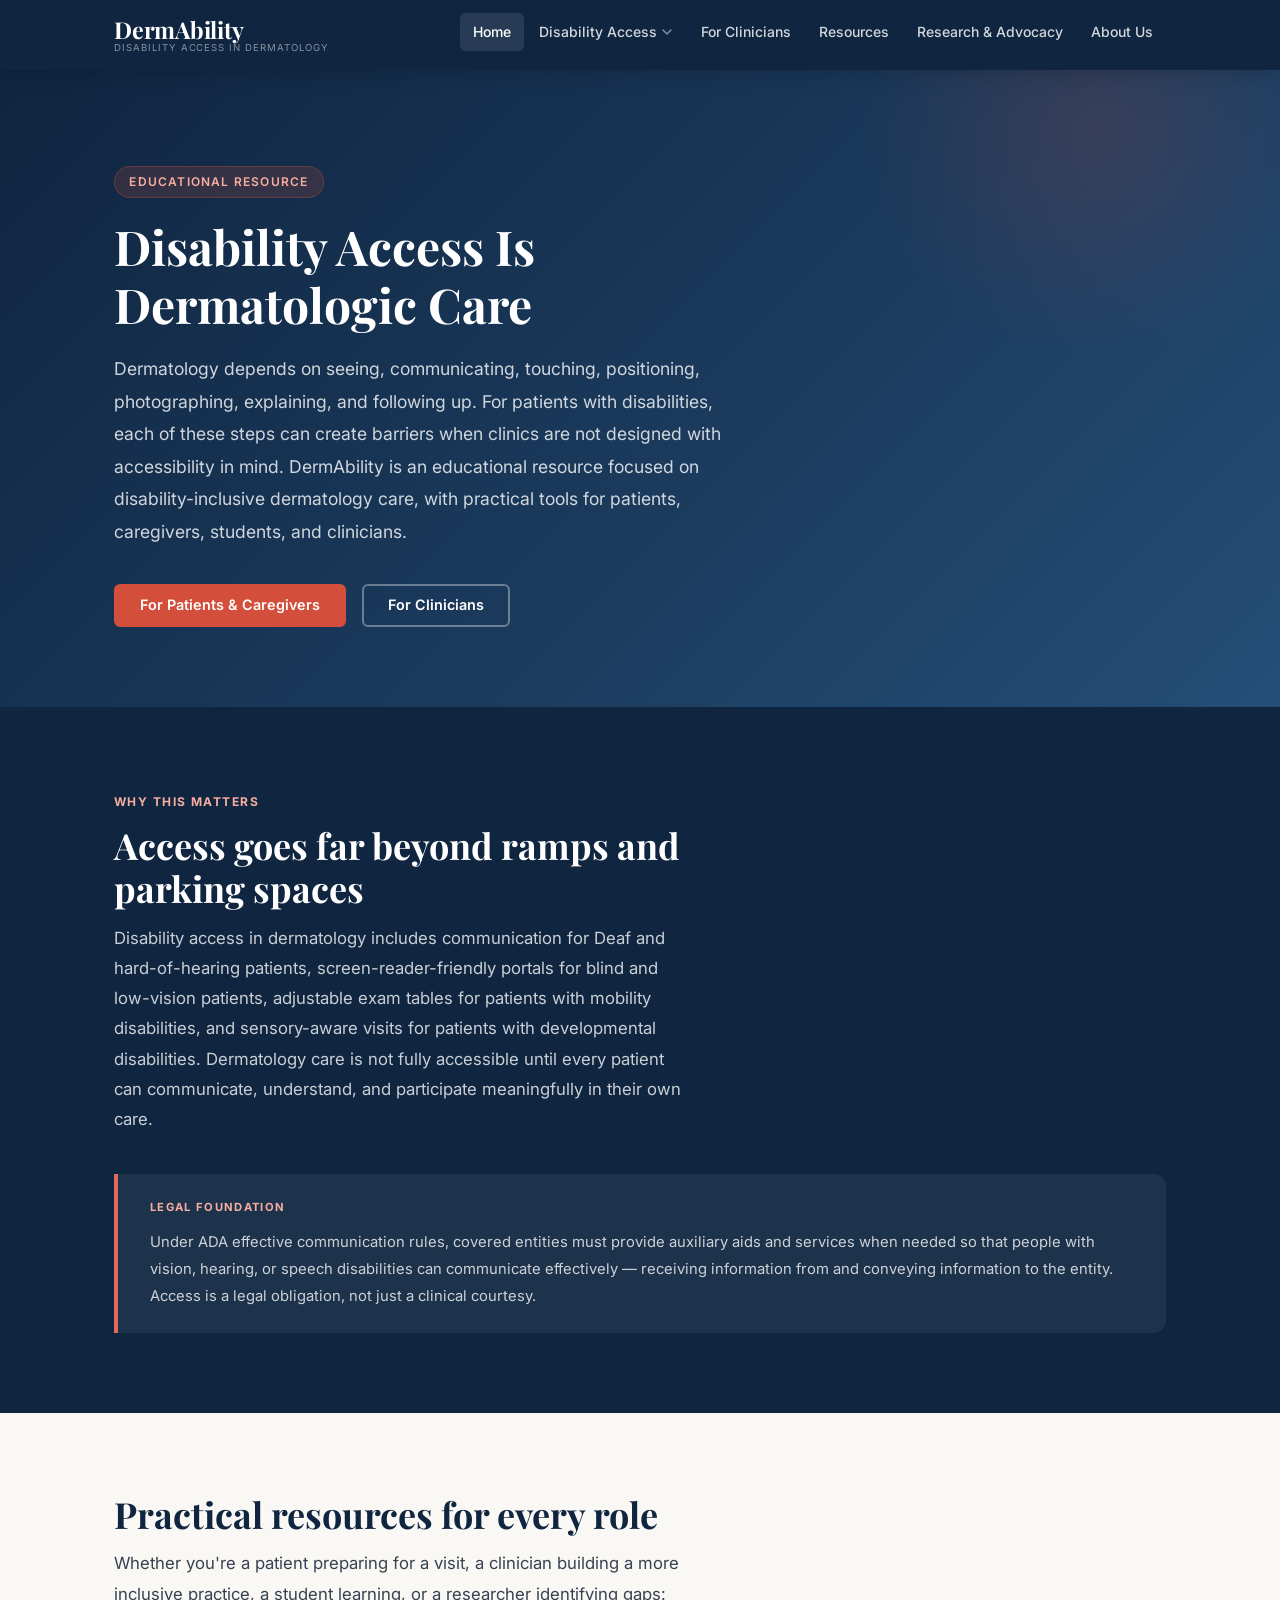
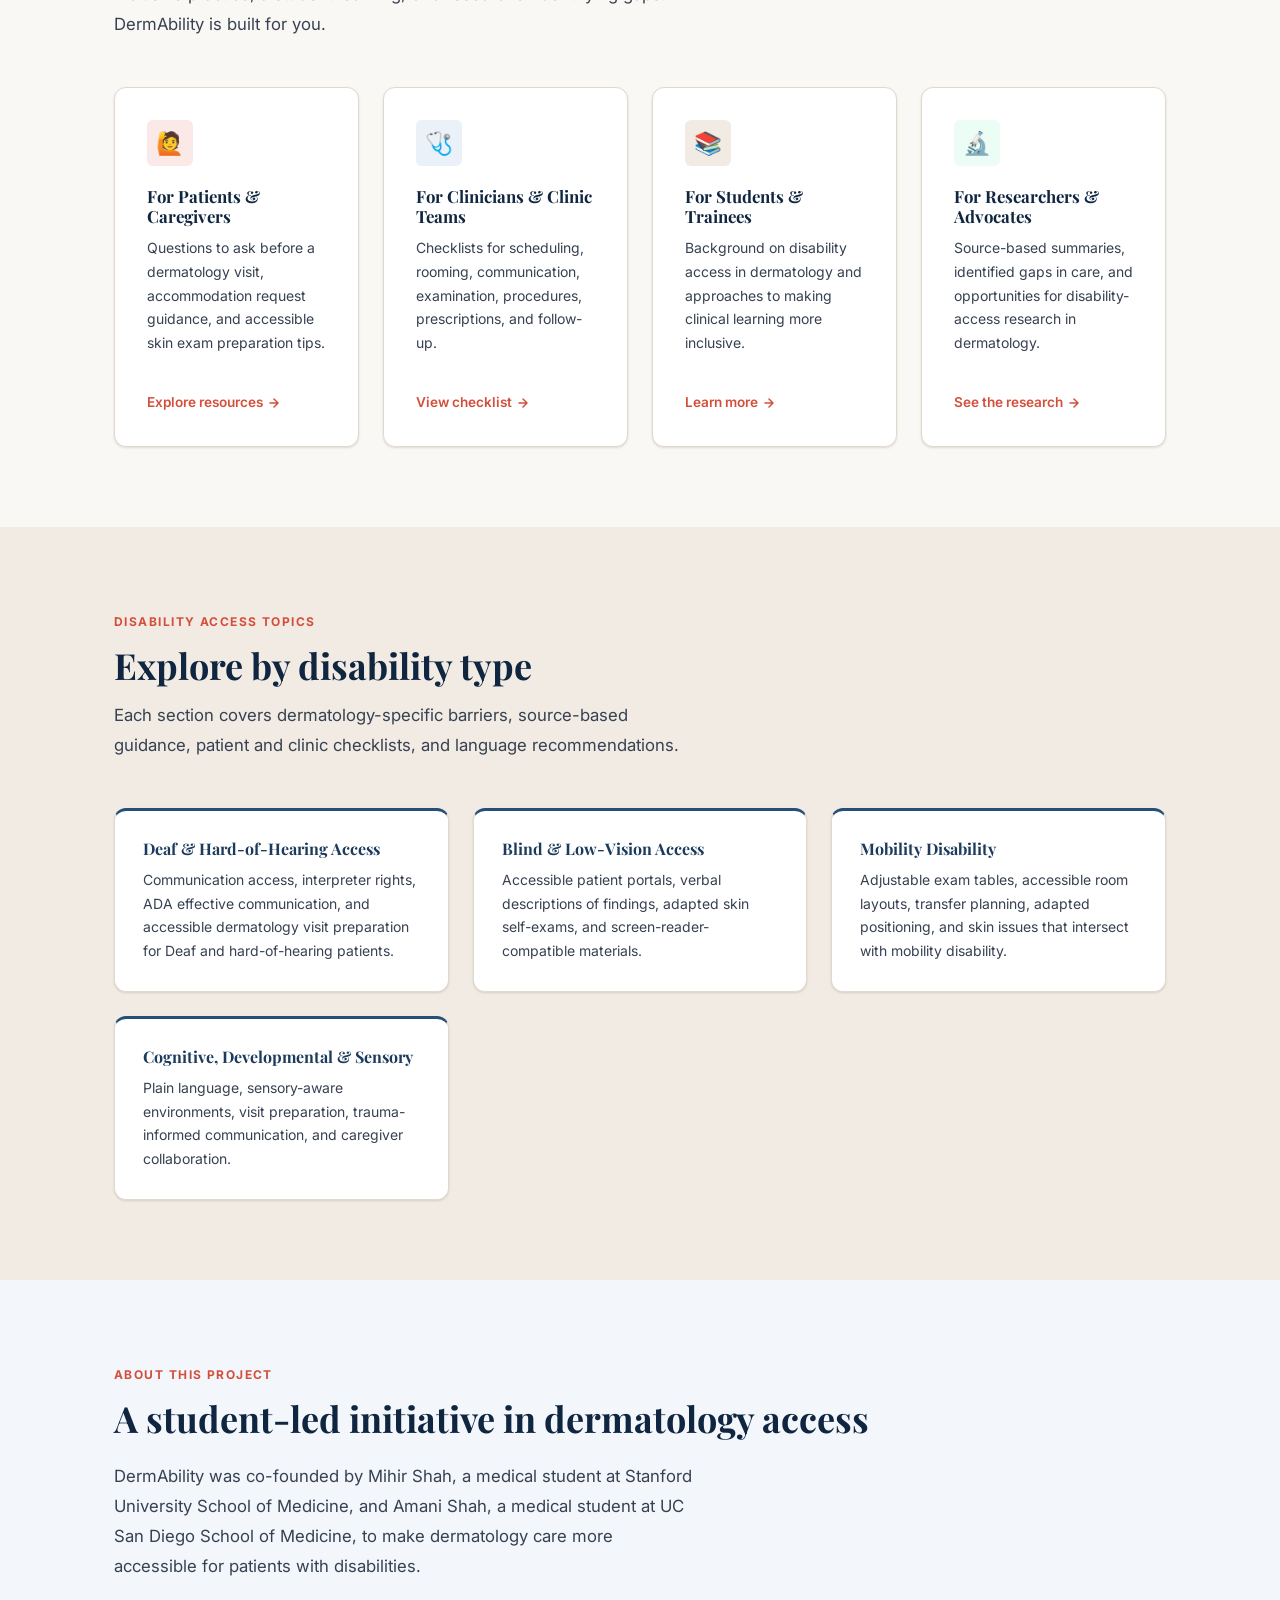
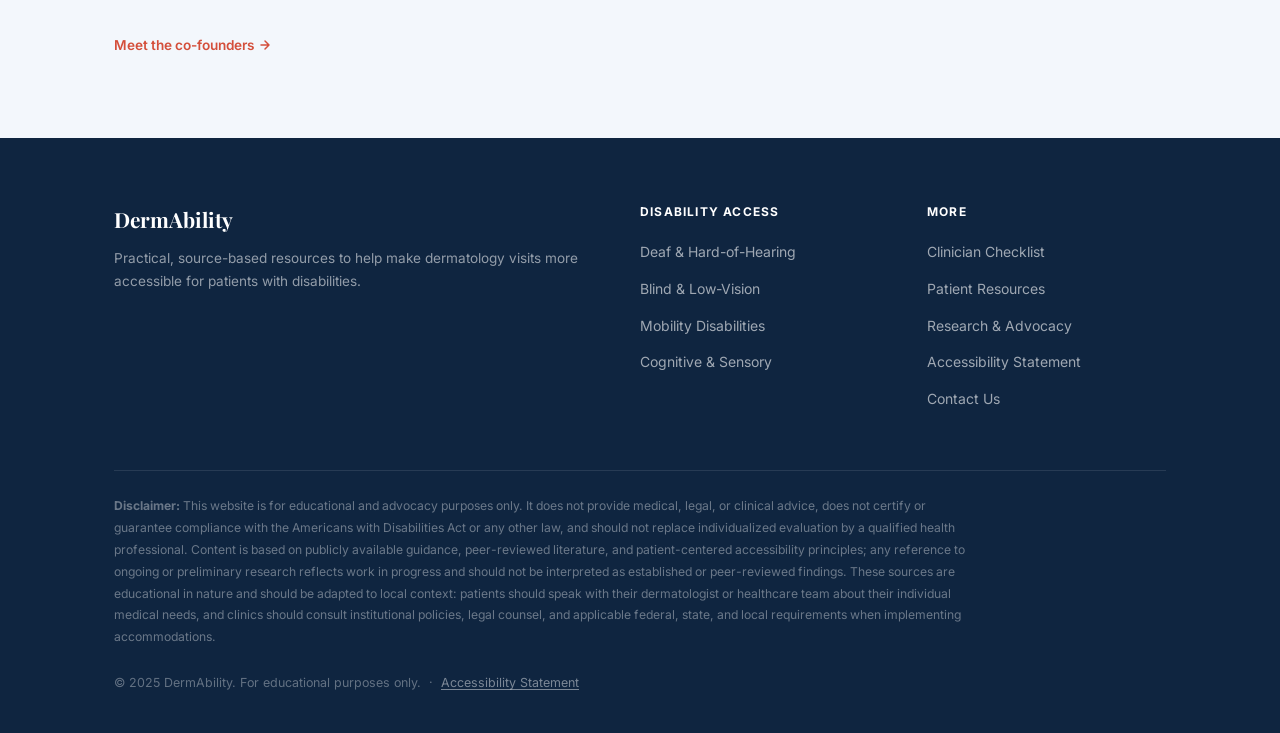
==== index.html @ 474cf372 "Add About Us page for co-founders and footer Contact Us link Adds a dedicated About Us page introduc" ====
<!DOCTYPE html>
<html lang="en">
<head>
  <meta charset="UTF-8">
  <meta name="viewport" content="width=device-width, initial-scale=1.0">
  <meta name="description" content="DermAbility is an educational resource focused on disability-inclusive dermatology care, with practical tools for patients, caregivers, students, and clinicians.">
  <title>DermAbility — Disability Access in Dermatology</title>
  <link rel="preconnect" href="https://fonts.googleapis.com">
  <link rel="preconnect" href="https://fonts.gstatic.com" crossorigin>
  <link href="https://fonts.googleapis.com/css2?family=Playfair+Display:wght@400;700&family=Inter:wght@400;500;600;700&display=swap" rel="stylesheet">
  <link rel="stylesheet" href="css/style.css">
</head>
<body>

<a href="#main" class="skip-link">Skip to main content</a>

<header class="site-header">
  <div class="container">
    <nav class="nav-inner" aria-label="Main navigation">
      <a href="index.html" class="nav-logo" aria-label="DermAbility home">
        <span class="nav-logo-main">DermAbility</span>
        <span class="nav-logo-sub">Disability Access in Dermatology</span>
      </a>
      <button class="nav-toggle" aria-expanded="false" aria-controls="nav-links" aria-label="Toggle navigation">&#9776;</button>
      <ul class="nav-links" id="nav-links" role="list">
        <li><a href="index.html" class="active">Home</a></li>
        <li class="nav-dropdown">
          <button class="nav-dropdown-btn" aria-haspopup="true" aria-expanded="false">
            Disability Access
            <svg class="chevron-icon" viewBox="0 0 12 12" fill="none" aria-hidden="true"><path d="M2 4l4 4 4-4" stroke="currentColor" stroke-width="1.5" stroke-linecap="round" stroke-linejoin="round"/></svg>
          </button>
          <ul class="nav-dropdown-menu" role="list">
            <li><a href="deaf-hoh.html">Deaf &amp; Hard-of-Hearing</a></li>
            <li><a href="blind-low-vision.html">Blind &amp; Low-Vision</a></li>
            <li><a href="mobility.html">Mobility Disabilities</a></li>
            <li><a href="cognitive-sensory.html">Cognitive &amp; Sensory</a></li>
          </ul>
        </li>
        <li><a href="clinician-checklist.html">For Clinicians</a></li>
        <li><a href="patient-resources.html">Resources</a></li>
        <li><a href="research-advocacy.html">Research &amp; Advocacy</a></li>
        <li><a href="about-us.html">About Us</a></li>
      </ul>
    </nav>
  </div>
</header>

<main id="main">

  <!-- HERO -->
  <section class="hero" aria-labelledby="hero-heading">
    <div class="container">
      <span class="hero-eyebrow">Educational Resource</span>
      <h1 id="hero-heading">Disability Access Is<br>Dermatologic Care</h1>
      <p class="hero-text">Dermatology depends on seeing, communicating, touching, positioning, photographing, explaining, and following up. For patients with disabilities, each of these steps can create barriers when clinics are not designed with accessibility in mind. DermAbility is an educational resource focused on disability-inclusive dermatology care, with practical tools for patients, caregivers, students, and clinicians.</p>
      <div class="hero-actions">
        <a href="patient-resources.html" class="btn btn-primary">For Patients &amp; Caregivers</a>
        <a href="clinician-checklist.html" class="btn btn-outline">For Clinicians</a>
      </div>
    </div>
  </section>

  <!-- WHY THIS MATTERS -->
  <section class="section bg-dark" aria-labelledby="why-heading">
    <div class="container">
      <span class="section-tag" style="color:#F7ADA0;">Why This Matters</span>
      <h2 id="why-heading" style="color:var(--white); max-width:600px;">Access goes far beyond ramps and parking spaces</h2>
      <p class="section-intro section-intro--white" style="margin-bottom:0;">Disability access in dermatology includes communication for Deaf and hard-of-hearing patients, screen-reader-friendly portals for blind and low-vision patients, adjustable exam tables for patients with mobility disabilities, and sensory-aware visits for patients with developmental disabilities. Dermatology care is not fully accessible until every patient can communicate, understand, and participate meaningfully in their own care.</p>
      <div class="callout" style="background:rgba(255,255,255,0.06); border-left-color:var(--coral-400); margin-top:2.5rem; margin-bottom:0;">
        <div class="callout-label" style="color:#F7ADA0;">Legal Foundation</div>
        <p style="color:rgba(255,255,255,0.78);">Under ADA effective communication rules, covered entities must provide auxiliary aids and services when needed so that people with vision, hearing, or speech disabilities can communicate effectively — receiving information from and conveying information to the entity. Access is a legal obligation, not just a clinical courtesy.</p>
      </div>
    </div>
  </section>

  <!-- WHAT THIS SITE OFFERS -->
  <section class="section" aria-labelledby="offers-heading">
    <div class="container">
      <h2 id="offers-heading">Practical resources for every role</h2>
      <p class="section-intro">Whether you're a patient preparing for a visit, a clinician building a more inclusive practice, a student learning, or a researcher identifying gaps: DermAbility is built for you.</p>
      <div class="cards-grid">
        <article class="card">
          <div class="card-icon card-icon--coral" aria-hidden="true">🙋</div>
          <h3>For Patients &amp; Caregivers</h3>
          <p>Questions to ask before a dermatology visit, accommodation request guidance, and accessible skin exam preparation tips.</p>
          <a href="patient-resources.html" class="card-link" aria-label="Resources for patients and caregivers">
            Explore resources
            <svg width="14" height="14" viewBox="0 0 14 14" fill="none" aria-hidden="true"><path d="M3 7h8M7 3l4 4-4 4" stroke="currentColor" stroke-width="1.5" stroke-linecap="round" stroke-linejoin="round"/></svg>
          </a>
        </article>
        <article class="card">
          <div class="card-icon card-icon--blue" aria-hidden="true">🩺</div>
          <h3>For Clinicians &amp; Clinic Teams</h3>
          <p>Checklists for scheduling, rooming, communication, examination, procedures, prescriptions, and follow-up.</p>
          <a href="clinician-checklist.html" class="card-link" aria-label="Resources for clinicians and clinic teams">
            View checklist
            <svg width="14" height="14" viewBox="0 0 14 14" fill="none" aria-hidden="true"><path d="M3 7h8M7 3l4 4-4 4" stroke="currentColor" stroke-width="1.5" stroke-linecap="round" stroke-linejoin="round"/></svg>
          </a>
        </article>
        <article class="card">
          <div class="card-icon card-icon--warm" aria-hidden="true">📚</div>
          <h3>For Students &amp; Trainees</h3>
          <p>Background on disability access in dermatology and approaches to making clinical learning more inclusive.</p>
          <a href="research-advocacy.html" class="card-link" aria-label="Resources for students and trainees">
            Learn more
            <svg width="14" height="14" viewBox="0 0 14 14" fill="none" aria-hidden="true"><path d="M3 7h8M7 3l4 4-4 4" stroke="currentColor" stroke-width="1.5" stroke-linecap="round" stroke-linejoin="round"/></svg>
          </a>
        </article>
        <article class="card">
          <div class="card-icon card-icon--green" aria-hidden="true">🔬</div>
          <h3>For Researchers &amp; Advocates</h3>
          <p>Source-based summaries, identified gaps in care, and opportunities for disability-access research in dermatology.</p>
          <a href="research-advocacy.html" class="card-link" aria-label="Resources for researchers and advocates">
            See the research
            <svg width="14" height="14" viewBox="0 0 14 14" fill="none" aria-hidden="true"><path d="M3 7h8M7 3l4 4-4 4" stroke="currentColor" stroke-width="1.5" stroke-linecap="round" stroke-linejoin="round"/></svg>
          </a>
        </article>
      </div>
    </div>
  </section>

  <!-- DISABILITY ACCESS TOPICS -->
  <section class="section bg-warm" aria-labelledby="topics-heading">
    <div class="container">
      <span class="section-tag">Disability Access Topics</span>
      <h2 id="topics-heading">Explore by disability type</h2>
      <p class="section-intro">Each section covers dermatology-specific barriers, source-based guidance, patient and clinic checklists, and language recommendations.</p>
      <div class="barriers-grid">
        <a href="deaf-hoh.html" class="barrier-card" style="text-decoration:none; cursor:pointer;">
          <h3>Deaf &amp; Hard-of-Hearing Access</h3>
          <p>Communication access, interpreter rights, ADA effective communication, and accessible dermatology visit preparation for Deaf and hard-of-hearing patients.</p>
        </a>
        <a href="blind-low-vision.html" class="barrier-card" style="text-decoration:none; cursor:pointer;">
          <h3>Blind &amp; Low-Vision Access</h3>
          <p>Accessible patient portals, verbal descriptions of findings, adapted skin self-exams, and screen-reader-compatible materials.</p>
        </a>
        <a href="mobility.html" class="barrier-card" style="text-decoration:none; cursor:pointer;">
          <h3>Mobility Disability</h3>
          <p>Adjustable exam tables, accessible room layouts, transfer planning, adapted positioning, and skin issues that intersect with mobility disability.</p>
        </a>
        <a href="cognitive-sensory.html" class="barrier-card" style="text-decoration:none; cursor:pointer;">
          <h3>Cognitive, Developmental &amp; Sensory</h3>
          <p>Plain language, sensory-aware environments, visit preparation, trauma-informed communication, and caregiver collaboration.</p>
        </a>
      </div>
    </div>
  </section>

  <!-- ABOUT -->
  <section class="section bg-blue-light" aria-labelledby="about-heading">
    <div class="container">
      <span class="section-tag">About This Project</span>
      <h2 id="about-heading" style="margin-bottom:1.25rem;">A student-led initiative in dermatology access</h2>
      <p class="section-intro" style="margin-bottom:2rem;">DermAbility was co-founded by Mihir Shah, a medical student at Stanford University School of Medicine, and Amani Shah, a medical student at UC San Diego School of Medicine, to make dermatology care more accessible for patients with disabilities.</p>
      <a href="about-us.html" class="card-link" aria-label="Learn more about the DermAbility co-founders">
        Meet the co-founders
        <svg width="14" height="14" viewBox="0 0 14 14" fill="none" aria-hidden="true"><path d="M3 7h8M7 3l4 4-4 4" stroke="currentColor" stroke-width="1.5" stroke-linecap="round" stroke-linejoin="round"/></svg>
      </a>
    </div>
  </section>

</main>

<footer class="site-footer" role="contentinfo">
  <div class="container">
    <div class="footer-grid">
      <div>
        <span class="footer-brand-name">DermAbility</span>
        <p class="footer-tagline">Practical, source-based resources to help make dermatology visits more accessible for patients with disabilities.</p>
      </div>
      <div>
        <span class="footer-heading">Disability Access</span>
        <ul class="footer-links">
          <li><a href="deaf-hoh.html">Deaf &amp; Hard-of-Hearing</a></li>
          <li><a href="blind-low-vision.html">Blind &amp; Low-Vision</a></li>
          <li><a href="mobility.html">Mobility Disabilities</a></li>
          <li><a href="cognitive-sensory.html">Cognitive &amp; Sensory</a></li>
        </ul>
      </div>
      <div>
        <span class="footer-heading">More</span>
        <ul class="footer-links">
          <li><a href="clinician-checklist.html">Clinician Checklist</a></li>
          <li><a href="patient-resources.html">Patient Resources</a></li>
          <li><a href="research-advocacy.html">Research &amp; Advocacy</a></li>
          <li><a href="accessibility.html">Accessibility Statement</a></li>
          <li><a href="mailto:mihir2@stanford.edu">Contact Us</a></li>
        </ul>
      </div>
    </div>
    <hr class="footer-divider">
    <p class="footer-disclaimer"><strong>Disclaimer:</strong> This website is for educational and advocacy purposes only. It does not provide medical, legal, or clinical advice, does not certify or guarantee compliance with the Americans with Disabilities Act or any other law, and should not replace individualized evaluation by a qualified health professional. Content is based on publicly available guidance, peer-reviewed literature, and patient-centered accessibility principles; any reference to ongoing or preliminary research reflects work in progress and should not be interpreted as established or peer-reviewed findings. These sources are educational in nature and should be adapted to local context: patients should speak with their dermatologist or healthcare team about their individual medical needs, and clinics should consult institutional policies, legal counsel, and applicable federal, state, and local requirements when implementing accommodations.</p>
    <p class="footer-copy">&copy; 2025 DermAbility. For educational purposes only. &nbsp;&middot;&nbsp; <a href="accessibility.html" style="color:rgba(255,255,255,0.45);">Accessibility Statement</a></p>
  </div>
</footer>

<script>
  // Mobile nav toggle
  const toggle = document.querySelector('.nav-toggle');
  const navLinks = document.getElementById('nav-links');
  toggle.addEventListener('click', () => {
    const open = navLinks.classList.toggle('is-open');
    toggle.setAttribute('aria-expanded', open);
  });
  // Mobile dropdown toggle
  document.querySelectorAll('.nav-dropdown-btn').forEach(btn => {
    btn.addEventListener('click', () => {
      const dropdown = btn.closest('.nav-dropdown');
      const open = dropdown.classList.toggle('is-open');
      btn.setAttribute('aria-expanded', open);
    });
  });
</script>

</body>
</html>
---- css/style.css ----
/* ===========================
   CUSTOM PROPERTIES
   =========================== */
:root {
  --off-white: #FAF8F4;
  --white: #FFFFFF;
  --warm-light: #F1EBE3;
  --border-light: #E2D9CE;
  --border: #CFC4B8;

  --text-dark: #111827;
  --text-medium: #374151;
  --text-light: #6B7280;

  --blue-900: #0F2540;
  --blue-800: #1B3A5C;
  --blue-700: #254F7A;
  --blue-600: #2D6497;
  --blue-100: #EBF1F8;
  --blue-50: #F3F7FC;

  --coral-600: #C84331;
  --coral-500: #D44F3B;
  --coral-400: #E06B5A;
  --coral-100: #FAE9E6;
  --coral-50: #FEF5F3;

  --green-100: #ECFDF5;
  --green-700: #047857;

  --font-serif: 'Playfair Display', Georgia, 'Times New Roman', serif;
  --font-sans: 'Inter', -apple-system, BlinkMacSystemFont, 'Segoe UI', sans-serif;

  --shadow-sm: 0 1px 3px rgba(0,0,0,0.08), 0 1px 2px rgba(0,0,0,0.05);
  --shadow-md: 0 4px 16px rgba(0,0,0,0.08), 0 2px 6px rgba(0,0,0,0.04);
  --shadow-lg: 0 12px 40px rgba(0,0,0,0.10), 0 4px 12px rgba(0,0,0,0.05);

  --radius-sm: 6px;
  --radius-md: 12px;
  --radius-lg: 20px;
  --radius-full: 9999px;

  --transition-fast: 150ms ease;
  --transition: 250ms ease;
  --container-max: 1100px;
  --container-padding: 1.5rem;
}

/* ===========================
   RESET & BASE
   =========================== */
*, *::before, *::after { box-sizing: border-box; margin: 0; padding: 0; }

html { font-size: 16px; scroll-behavior: smooth; -webkit-text-size-adjust: 100%; }

body {
  font-family: var(--font-sans);
  font-size: 1rem;
  line-height: 1.7;
  color: var(--text-dark);
  background-color: var(--off-white);
  -webkit-font-smoothing: antialiased;
}

img { max-width: 100%; height: auto; display: block; }

a {
  color: var(--blue-700);
  text-decoration: underline;
  text-underline-offset: 2px;
  transition: color var(--transition-fast);
}
a:hover { color: var(--coral-500); }
a:focus-visible { outline: 3px solid var(--coral-500); outline-offset: 3px; border-radius: 2px; }

ul, ol { padding-left: 1.5rem; }
li { margin-bottom: 0.4rem; }

h1, h2, h3, h4, h5 {
  font-family: var(--font-serif);
  color: var(--blue-900);
  line-height: 1.2;
  font-weight: 700;
}
h1 { font-size: clamp(2rem, 4vw, 3rem); }
h2 { font-size: clamp(1.5rem, 3vw, 2.25rem); }
h3 { font-size: clamp(1.1rem, 2vw, 1.4rem); }
h4 { font-size: 1.05rem; }

p { margin-bottom: 1rem; }
p:last-child { margin-bottom: 0; }

/* ===========================
   SKIP LINK
   =========================== */
.skip-link {
  position: absolute;
  top: -100%;
  left: 1rem;
  background: var(--blue-800);
  color: var(--white);
  padding: 0.75rem 1.25rem;
  z-index: 9999;
  font-weight: 600;
  text-decoration: none;
  border-radius: 0 0 var(--radius-sm) var(--radius-sm);
  font-size: 0.875rem;
}
.skip-link:focus { top: 0; }

/* ===========================
   LAYOUT
   =========================== */
.container { max-width: var(--container-max); margin: 0 auto; padding: 0 var(--container-padding); }
.section { padding: 5rem 0; }
.section--sm { padding: 3rem 0; }
.section--lg { padding: 6rem 0; }

/* ===========================
   NAVIGATION
   =========================== */
.site-header {
  background: var(--blue-900);
  position: sticky;
  top: 0;
  z-index: 100;
  box-shadow: 0 2px 20px rgba(0,0,0,0.18);
}

.nav-inner {
  display: flex;
  align-items: center;
  justify-content: space-between;
  height: 70px;
  gap: 2rem;
}

.nav-logo {
  text-decoration: none;
  display: flex;
  flex-direction: column;
  line-height: 1;
  flex-shrink: 0;
}
.nav-logo-main {
  font-family: var(--font-serif);
  font-size: 1.45rem;
  font-weight: 700;
  color: var(--white);
  letter-spacing: -0.01em;
}
.nav-logo-sub {
  font-size: 0.6rem;
  color: rgba(255,255,255,0.5);
  text-transform: uppercase;
  letter-spacing: 0.1em;
  font-family: var(--font-sans);
  margin-top: 2px;
}

.nav-links {
  display: flex;
  list-style: none;
  padding: 0;
  margin: 0;
  gap: 0.15rem;
  align-items: center;
}
.nav-links > li > a {
  display: block;
  padding: 0.45rem 0.8rem;
  color: rgba(255,255,255,0.82);
  text-decoration: none;
  font-size: 0.875rem;
  font-weight: 500;
  border-radius: var(--radius-sm);
  transition: color var(--transition-fast), background var(--transition-fast);
}
.nav-links > li > a:hover,
.nav-links > li > a.active {
  color: var(--white);
  background: rgba(255,255,255,0.1);
}
.nav-links .nav-cta > a {
  background: var(--coral-500);
  color: var(--white) !important;
  padding: 0.45rem 1rem;
}
.nav-links .nav-cta > a:hover {
  background: var(--coral-600) !important;
}

/* Dropdown */
.nav-dropdown { position: relative; }
.nav-dropdown-btn {
  display: flex;
  align-items: center;
  gap: 4px;
  padding: 0.45rem 0.8rem;
  color: rgba(255,255,255,0.82);
  font-size: 0.875rem;
  font-weight: 500;
  border-radius: var(--radius-sm);
  cursor: pointer;
  background: none;
  border: none;
  font-family: var(--font-sans);
  transition: color var(--transition-fast), background var(--transition-fast);
}
.nav-dropdown-btn:hover { color: var(--white); background: rgba(255,255,255,0.1); }
.nav-dropdown-menu {
  position: absolute;
  top: calc(100% + 10px);
  left: 50%;
  transform: translateX(-50%) translateY(-6px);
  background: var(--white);
  border-radius: var(--radius-md);
  box-shadow: var(--shadow-lg);
  min-width: 250px;
  padding: 0.5rem;
  opacity: 0;
  pointer-events: none;
  transition: opacity var(--transition), transform var(--transition);
  border: 1px solid var(--border-light);
  list-style: none;
}
.nav-dropdown:hover .nav-dropdown-menu,
.nav-dropdown:focus-within .nav-dropdown-menu {
  opacity: 1;
  pointer-events: all;
  transform: translateX(-50%) translateY(0);
}
.nav-dropdown-menu a {
  display: block;
  padding: 0.6rem 1rem;
  color: var(--text-dark) !important;
  font-size: 0.875rem;
  text-decoration: none;
  border-radius: var(--radius-sm);
  transition: background var(--transition-fast), color var(--transition-fast);
}
.nav-dropdown-menu a:hover { background: var(--blue-50) !important; color: var(--blue-800) !important; }
.nav-dropdown-menu li + li { margin-top: 1px; }

.chevron-icon {
  width: 12px;
  height: 12px;
  opacity: 0.6;
  transition: transform var(--transition-fast);
}
.nav-dropdown:hover .chevron-icon,
.nav-dropdown:focus-within .chevron-icon { transform: rotate(180deg); }

.nav-toggle {
  display: none;
  background: none;
  border: 1px solid rgba(255,255,255,0.25);
  border-radius: var(--radius-sm);
  cursor: pointer;
  padding: 0.4rem 0.6rem;
  color: var(--white);
  line-height: 1;
  font-size: 1.2rem;
}

/* ===========================
   HERO (HOME)
   =========================== */
.hero {
  background: linear-gradient(135deg, var(--blue-900) 0%, var(--blue-800) 55%, #244e78 100%);
  color: var(--white);
  padding: 6rem 0 5rem;
  position: relative;
  overflow: hidden;
}
.hero::before {
  content: '';
  position: absolute;
  top: -30%;
  right: -5%;
  width: 500px;
  height: 500px;
  background: radial-gradient(circle, rgba(212,79,59,0.15) 0%, transparent 65%);
  pointer-events: none;
}
.hero-eyebrow {
  display: inline-block;
  background: rgba(212,79,59,0.18);
  color: #F7ADA0;
  border: 1px solid rgba(212,79,59,0.3);
  padding: 0.3rem 0.9rem;
  border-radius: var(--radius-full);
  font-size: 0.75rem;
  font-weight: 600;
  text-transform: uppercase;
  letter-spacing: 0.1em;
  margin-bottom: 1.25rem;
}
.hero h1 { color: var(--white); max-width: 700px; margin-bottom: 1.25rem; }
.hero-text {
  font-size: 1.1rem;
  color: rgba(255,255,255,0.8);
  max-width: 620px;
  line-height: 1.85;
  margin-bottom: 2.25rem;
}
.hero-actions { display: flex; gap: 1rem; flex-wrap: wrap; }

/* PAGE HERO (subpages) */
.page-hero {
  background: linear-gradient(135deg, var(--blue-900) 0%, var(--blue-800) 100%);
  color: var(--white);
  padding: 3.5rem 0 3rem;
}
.breadcrumb {
  display: flex;
  align-items: center;
  gap: 6px;
  margin-bottom: 1rem;
  font-size: 0.82rem;
}
.breadcrumb a { color: rgba(255,255,255,0.55); text-decoration: none; }
.breadcrumb a:hover { color: rgba(255,255,255,0.85); }
.breadcrumb-sep { color: rgba(255,255,255,0.3); }
.breadcrumb-current { color: rgba(255,255,255,0.8); }
.page-hero h1 { color: var(--white); max-width: 700px; }
.page-hero-intro {
  color: rgba(255,255,255,0.78);
  font-size: 1.05rem;
  max-width: 650px;
  margin-top: 1.25rem;
  line-height: 1.85;
}

/* ===========================
   BUTTONS
   =========================== */
.btn {
  display: inline-flex;
  align-items: center;
  gap: 7px;
  padding: 0.75rem 1.5rem;
  border-radius: var(--radius-sm);
  font-family: var(--font-sans);
  font-size: 0.9rem;
  font-weight: 600;
  text-decoration: none;
  cursor: pointer;
  border: 2px solid transparent;
  transition: all var(--transition-fast);
  line-height: 1;
}
.btn-primary { background: var(--coral-500); color: var(--white); border-color: var(--coral-500); }
.btn-primary:hover { background: var(--coral-600); border-color: var(--coral-600); color: var(--white); transform: translateY(-1px); box-shadow: 0 4px 14px rgba(212,79,59,0.3); }
.btn-outline { background: transparent; color: var(--white); border-color: rgba(255,255,255,0.35); }
.btn-outline:hover { background: rgba(255,255,255,0.1); border-color: rgba(255,255,255,0.65); color: var(--white); }
.btn-blue { background: var(--blue-800); color: var(--white); border-color: var(--blue-800); }
.btn-blue:hover { background: var(--blue-900); border-color: var(--blue-900); color: var(--white); }
.btn-ghost { background: var(--warm-light); color: var(--text-medium); border-color: var(--border-light); cursor: not-allowed; opacity: 0.75; }
.btn-sm { padding: 0.5rem 1rem; font-size: 0.82rem; }

/* ===========================
   SECTION HEADERS
   =========================== */
.section-tag {
  display: inline-block;
  color: var(--coral-500);
  font-size: 0.75rem;
  font-weight: 700;
  text-transform: uppercase;
  letter-spacing: 0.12em;
  margin-bottom: 0.75rem;
}
.section-intro {
  color: var(--text-medium);
  font-size: 1.05rem;
  max-width: 580px;
  line-height: 1.8;
  margin-top: 0.75rem;
  margin-bottom: 3rem;
}

/* ===========================
   CARDS (home page)
   =========================== */
.cards-grid {
  display: grid;
  grid-template-columns: repeat(auto-fit, minmax(240px, 1fr));
  gap: 1.5rem;
}
.card {
  background: var(--white);
  border-radius: var(--radius-md);
  padding: 2rem;
  box-shadow: var(--shadow-sm);
  border: 1px solid var(--border-light);
  transition: transform var(--transition), box-shadow var(--transition);
  display: flex;
  flex-direction: column;
}
.card:hover { transform: translateY(-3px); box-shadow: var(--shadow-md); }
.card-icon {
  width: 46px;
  height: 46px;
  border-radius: var(--radius-sm);
  display: flex;
  align-items: center;
  justify-content: center;
  margin-bottom: 1.25rem;
  font-size: 1.4rem;
}
.card-icon--blue { background: var(--blue-100); }
.card-icon--coral { background: var(--coral-100); }
.card-icon--warm { background: var(--warm-light); }
.card-icon--green { background: var(--green-100); }
.card h3 { font-size: 1.05rem; margin-bottom: 0.6rem; }
.card p { color: var(--text-medium); font-size: 0.875rem; line-height: 1.7; flex: 1; }
.card-link {
  display: inline-flex;
  align-items: center;
  gap: 4px;
  margin-top: 1.25rem;
  color: var(--coral-500);
  font-size: 0.85rem;
  font-weight: 600;
  text-decoration: none;
  transition: gap var(--transition-fast), color var(--transition-fast);
}
.card-link:hover { color: var(--coral-600); gap: 8px; }

/* ===========================
   CALLOUT BOX
   =========================== */
.callout {
  background: var(--blue-50);
  border-left: 4px solid var(--blue-700);
  border-radius: 0 var(--radius-md) var(--radius-md) 0;
  padding: 1.5rem 2rem;
  margin: 2.5rem 0;
}
.callout-label {
  font-size: 0.7rem;
  font-weight: 700;
  text-transform: uppercase;
  letter-spacing: 0.12em;
  color: var(--blue-600);
  margin-bottom: 0.75rem;
  font-family: var(--font-sans);
}
.callout p { color: var(--text-medium); font-size: 0.925rem; margin: 0; line-height: 1.8; }

/* ===========================
   BARRIERS GRID
   =========================== */
.barriers-grid {
  display: grid;
  grid-template-columns: repeat(auto-fill, minmax(280px, 1fr));
  gap: 1.5rem;
  margin-top: 2.5rem;
}
.barrier-card {
  background: var(--white);
  border-radius: var(--radius-md);
  padding: 1.75rem;
  box-shadow: var(--shadow-sm);
  border: 1px solid var(--border-light);
  border-top: 3px solid var(--blue-700);
}
.barrier-card h3 { font-size: 1rem; color: var(--blue-800); margin-bottom: 0.6rem; }
.barrier-card p { font-size: 0.875rem; color: var(--text-medium); margin: 0; line-height: 1.7; }

/* ===========================
   CHECKLIST BOXES
   =========================== */
.checklist-grid {
  display: grid;
  grid-template-columns: 1fr 1fr;
  gap: 1.5rem;
  margin: 2.5rem 0;
}
.checklist-box {
  background: var(--white);
  border-radius: var(--radius-md);
  padding: 1.75rem;
  box-shadow: var(--shadow-sm);
  border: 1px solid var(--border-light);
}
.checklist-box--blue { border-top: 3px solid var(--blue-700); }
.checklist-box--coral { border-top: 3px solid var(--coral-500); }
.checklist-box h3 { font-size: 1.05rem; margin-bottom: 0.35rem; }
.checklist-sub { color: var(--text-light); font-size: 0.8rem; margin-bottom: 1.25rem; display: block; }
.checklist {
  list-style: none;
  padding: 0;
  margin: 0;
}
.checklist li {
  display: flex;
  gap: 0.75rem;
  padding: 0.6rem 0;
  border-bottom: 1px solid var(--border-light);
  font-size: 0.875rem;
  color: var(--text-medium);
  line-height: 1.55;
  align-items: flex-start;
  margin-bottom: 0;
}
.checklist li:last-child { border-bottom: none; padding-bottom: 0; }
.check-dot {
  flex-shrink: 0;
  width: 20px;
  height: 20px;
  border-radius: 50%;
  display: flex;
  align-items: center;
  justify-content: center;
  margin-top: 1px;
}
.checklist-box--blue .check-dot { background: var(--blue-100); }
.checklist-box--coral .check-dot { background: var(--coral-100); }

/* ===========================
   LANGUAGE GUIDE
   =========================== */
.language-guide {
  background: var(--warm-light);
  border-radius: var(--radius-md);
  padding: 2rem;
  margin: 2.5rem 0;
}
.language-guide h3 { margin-bottom: 1.5rem; }
.language-compare { display: grid; grid-template-columns: 1fr 1fr; gap: 1rem; }
.lang-item { padding: 1.25rem; border-radius: var(--radius-sm); }
.lang-item--avoid { background: #FEF2F2; border-left: 3px solid #EF4444; }
.lang-item--better { background: #F0FDF4; border-left: 3px solid #22C55E; }
.lang-label {
  font-size: 0.68rem;
  font-weight: 700;
  text-transform: uppercase;
  letter-spacing: 0.12em;
  margin-bottom: 0.5rem;
  font-family: var(--font-sans);
  display: block;
}
.lang-item--avoid .lang-label { color: #DC2626; }
.lang-item--better .lang-label { color: #16A34A; }
.lang-item p { font-size: 0.875rem; color: var(--text-medium); margin: 0; font-style: italic; line-height: 1.65; }

/* ===========================
   TIMELINE
   =========================== */
.timeline { position: relative; padding-left: 3rem; }
.timeline::before {
  content: '';
  position: absolute;
  left: 19px;
  top: 20px;
  bottom: 20px;
  width: 2px;
  background: linear-gradient(to bottom, var(--blue-700), var(--border-light));
}
.timeline-item { position: relative; margin-bottom: 2.5rem; }
.timeline-item:last-child { margin-bottom: 0; }
.timeline-marker {
  position: absolute;
  left: -3rem;
  top: 0;
  width: 38px;
  height: 38px;
  background: var(--blue-800);
  border-radius: 50%;
  display: flex;
  align-items: center;
  justify-content: center;
  color: var(--white);
  font-weight: 700;
  font-size: 0.875rem;
  border: 3px solid var(--off-white);
  z-index: 1;
  font-family: var(--font-sans);
}
.timeline-content {
  background: var(--white);
  border-radius: var(--radius-md);
  padding: 1.75rem 2rem;
  box-shadow: var(--shadow-sm);
  border: 1px solid var(--border-light);
}
.timeline-content h3 {
  font-size: 1.1rem;
  color: var(--blue-800);
  margin-bottom: 1.25rem;
  padding-bottom: 1rem;
  border-bottom: 1px solid var(--border-light);
}
.timeline-note {
  margin-top: 1rem;
  padding: 0.85rem 1rem;
  background: var(--blue-50);
  border-radius: var(--radius-sm);
  font-size: 0.82rem;
  color: var(--text-medium);
  line-height: 1.7;
}

/* ===========================
   SCRIPT BOX
   =========================== */
.script-box {
  background: linear-gradient(135deg, var(--blue-900) 0%, var(--blue-800) 100%);
  color: var(--white);
  border-radius: var(--radius-md);
  padding: 2rem 2.25rem;
  margin: 2.5rem 0;
}
.script-label {
  font-size: 0.68rem;
  font-weight: 700;
  text-transform: uppercase;
  letter-spacing: 0.15em;
  color: #F7ADA0;
  margin-bottom: 1rem;
  display: block;
  font-family: var(--font-sans);
}
.script-box blockquote {
  font-size: 1.02rem;
  line-height: 1.85;
  color: rgba(255,255,255,0.88);
  font-style: italic;
  margin: 0;
  padding: 0;
  border: none;
  font-family: var(--font-serif);
}

/* ===========================
   RESOURCE SECTION
   =========================== */
.resource-category { margin-bottom: 3rem; }
.resource-category h3 { margin-bottom: 1.25rem; padding-bottom: 0.75rem; border-bottom: 2px solid var(--border-light); }
.resource-grid {
  display: grid;
  grid-template-columns: repeat(auto-fill, minmax(300px, 1fr));
  gap: 1.25rem;
}
.resource-card {
  background: var(--white);
  border-radius: var(--radius-md);
  padding: 1.5rem;
  box-shadow: var(--shadow-sm);
  border: 1px solid var(--border-light);
  display: flex;
  flex-direction: column;
  gap: 0.6rem;
  transition: box-shadow var(--transition);
}
.resource-card:hover { box-shadow: var(--shadow-md); }
.resource-tag {
  display: inline-block;
  padding: 0.18rem 0.55rem;
  border-radius: var(--radius-full);
  font-size: 0.68rem;
  font-weight: 700;
  text-transform: uppercase;
  letter-spacing: 0.08em;
  font-family: var(--font-sans);
  width: fit-content;
}
.resource-tag--rights { background: var(--blue-100); color: var(--blue-700); }
.resource-tag--derm { background: var(--coral-100); color: var(--coral-600); }
.resource-tag--web { background: var(--green-100); color: var(--green-700); }
.resource-card h4 { font-family: var(--font-sans); font-size: 0.95rem; font-weight: 600; color: var(--text-dark); margin: 0; }
.resource-card p { color: var(--text-medium); font-size: 0.85rem; line-height: 1.65; margin: 0; flex: 1; }
.resource-card a.resource-link {
  font-size: 0.82rem;
  font-weight: 600;
  color: var(--coral-500);
  text-decoration: none;
  display: inline-flex;
  align-items: center;
  gap: 4px;
  margin-top: 0.25rem;
}
.resource-card a.resource-link:hover { color: var(--coral-600); }

/* ===========================
   HANDOUT GRID
   =========================== */
.handout-grid {
  display: grid;
  grid-template-columns: repeat(auto-fill, minmax(240px, 1fr));
  gap: 1.25rem;
  margin-top: 1.5rem;
}
.handout-item {
  background: var(--white);
  border-radius: var(--radius-md);
  padding: 1.5rem;
  box-shadow: var(--shadow-sm);
  border: 1px solid var(--border-light);
  display: flex;
  flex-direction: column;
  gap: 0.85rem;
}
.handout-icon { font-size: 1.5rem; }
.handout-item h4 { font-family: var(--font-sans); font-size: 0.9rem; font-weight: 600; margin: 0; color: var(--text-dark); line-height: 1.4; }
.badge-soon {
  display: inline-block;
  background: var(--warm-light);
  color: var(--text-light);
  font-size: 0.65rem;
  font-weight: 700;
  text-transform: uppercase;
  letter-spacing: 0.1em;
  padding: 0.2rem 0.55rem;
  border-radius: var(--radius-full);
  font-family: var(--font-sans);
  width: fit-content;
}

/* ===========================
   ABOUT SECTION
   =========================== */
.about-banner {
  background: var(--white);
  border-radius: var(--radius-lg);
  padding: 2.5rem 3rem;
  box-shadow: var(--shadow-md);
  border: 1px solid var(--border-light);
  display: grid;
  grid-template-columns: auto 1fr;
  gap: 2rem;
  align-items: center;
}
.about-avatar {
  width: 72px;
  height: 72px;
  background: linear-gradient(135deg, var(--blue-800), var(--blue-600));
  border-radius: 50%;
  display: flex;
  align-items: center;
  justify-content: center;
  font-family: var(--font-serif);
  font-size: 1.75rem;
  color: var(--white);
  font-weight: 700;
  flex-shrink: 0;
}
.about-avatar--coral { background: linear-gradient(135deg, var(--coral-600), var(--coral-400)); }
.about-name { font-size: 1.05rem; font-weight: 700; color: var(--blue-900); margin-bottom: 0.2rem; font-family: var(--font-sans); }
.about-role { font-size: 0.82rem; color: var(--text-light); margin-bottom: 1rem; display: block; }
.about-text { font-size: 0.9rem; color: var(--text-medium); line-height: 1.75; margin: 0; }
.about-banners { display: flex; flex-direction: column; gap: 2rem; }

/* ===========================
   BACKGROUND VARIANTS
   =========================== */
.bg-dark { background: var(--blue-900); }
.bg-dark h2, .bg-dark h3 { color: var(--white); }
.bg-dark p, .bg-dark li { color: rgba(255,255,255,0.78); }
.bg-warm { background: var(--warm-light); }
.bg-blue-light { background: var(--blue-50); }
.bg-white { background: var(--white); }

/* ===========================
   ACCESS CHECKLIST (accessibility page)
   =========================== */
.access-grid {
  display: grid;
  grid-template-columns: repeat(auto-fill, minmax(220px, 1fr));
  gap: 1rem;
  margin: 2rem 0;
}
.access-item {
  display: flex;
  gap: 0.75rem;
  align-items: flex-start;
  padding: 1rem;
  background: var(--white);
  border-radius: var(--radius-sm);
  box-shadow: var(--shadow-sm);
  border: 1px solid var(--border-light);
  font-size: 0.875rem;
  color: var(--text-medium);
  line-height: 1.5;
}
.access-icon { color: #22C55E; flex-shrink: 0; font-size: 1rem; margin-top: 1px; }

/* ===========================
   RESEARCH PAGE
   =========================== */
.research-questions { margin: 2rem 0; }
.research-q {
  display: flex;
  gap: 1rem;
  padding: 1.1rem 0;
  border-bottom: 1px solid var(--border-light);
  align-items: flex-start;
}
.research-q:last-child { border-bottom: none; }
.research-num {
  flex-shrink: 0;
  width: 30px;
  height: 30px;
  background: var(--blue-100);
  color: var(--blue-800);
  border-radius: 50%;
  display: flex;
  align-items: center;
  justify-content: center;
  font-weight: 700;
  font-size: 0.8rem;
  font-family: var(--font-sans);
  margin-top: 2px;
}
.research-q-text { color: var(--text-medium); font-size: 0.925rem; line-height: 1.65; padding-top: 4px; }

/* ===========================
   FOOTER
   =========================== */
.site-footer {
  background: var(--blue-900);
  color: rgba(255,255,255,0.7);
  padding: 4rem 0 2.5rem;
}
.footer-grid {
  display: grid;
  grid-template-columns: 2fr 1fr 1fr;
  gap: 3rem;
  margin-bottom: 3rem;
}
.footer-brand-name {
  font-family: var(--font-serif);
  font-size: 1.3rem;
  font-weight: 700;
  color: var(--white);
  display: block;
  margin-bottom: 0.6rem;
}
.footer-tagline { font-size: 0.85rem; color: rgba(255,255,255,0.55); line-height: 1.7; }
.footer-heading {
  color: var(--white);
  font-family: var(--font-sans);
  font-size: 0.75rem;
  font-weight: 700;
  text-transform: uppercase;
  letter-spacing: 0.1em;
  margin-bottom: 1rem;
  display: block;
}
.footer-links { list-style: none; padding: 0; margin: 0; }
.footer-links li { margin-bottom: 0.6rem; }
.footer-links a { color: rgba(255,255,255,0.6); text-decoration: none; font-size: 0.875rem; transition: color var(--transition-fast); }
.footer-links a:hover { color: var(--white); }
.footer-divider { border: none; border-top: 1px solid rgba(255,255,255,0.1); margin-bottom: 1.5rem; }
.footer-disclaimer { font-size: 0.76rem; color: rgba(255,255,255,0.38); line-height: 1.8; max-width: 860px; margin-bottom: 1.5rem; }
.footer-copy { font-size: 0.78rem; color: rgba(255,255,255,0.35); }

/* ===========================
   STICKY SECTION NAV
   =========================== */
.section-nav {
  background: var(--white);
  border-bottom: 1px solid var(--border-light);
  padding: 0.6rem 0;
  position: sticky;
  top: 70px;
  z-index: 50;
}
.section-nav-inner {
  display: flex;
  gap: 1.5rem;
  overflow-x: auto;
  -webkit-overflow-scrolling: touch;
  scrollbar-width: none;
}
.section-nav-inner::-webkit-scrollbar { display: none; }
.section-nav-link {
  white-space: nowrap;
  font-size: 0.82rem;
  font-weight: 500;
  color: var(--text-medium);
  text-decoration: none;
  padding: 0.25rem 0;
  border-bottom: 2px solid transparent;
  transition: color var(--transition-fast), border-color var(--transition-fast);
  font-family: var(--font-sans);
}
.section-nav-link:hover { color: var(--blue-800); border-bottom-color: var(--blue-800); }

/* ===========================
   RESPONSIVE
   =========================== */
@media (max-width: 768px) {
  :root { --container-padding: 1.25rem; }

  .nav-links {
    display: none;
    position: absolute;
    top: 100%;
    left: 0;
    right: 0;
    background: var(--blue-900);
    flex-direction: column;
    padding: 0.75rem 1rem 1rem;
    border-top: 1px solid rgba(255,255,255,0.1);
    gap: 0;
    align-items: stretch;
  }
  .nav-links.is-open { display: flex; }
  .nav-links > li > a { padding: 0.65rem 0.75rem; }
  .nav-dropdown-btn { padding: 0.65rem 0.75rem; width: 100%; justify-content: space-between; }
  .nav-dropdown-menu {
    position: static;
    opacity: 1;
    pointer-events: all;
    transform: none;
    box-shadow: none;
    border: none;
    background: rgba(255,255,255,0.05);
    min-width: unset;
    border-radius: 0;
    padding: 0;
    display: none;
  }
  .nav-dropdown.is-open .nav-dropdown-menu { display: block; }
  .nav-dropdown-menu a { color: rgba(255,255,255,0.75) !important; padding-left: 2rem !important; }
  .nav-dropdown-menu a:hover { background: rgba(255,255,255,0.07) !important; color: var(--white) !important; }
  .nav-toggle { display: flex; align-items: center; }

  .checklist-grid,
  .language-compare,
  .footer-grid,
  .about-banner { grid-template-columns: 1fr; }
  .about-banner { padding: 2rem; text-align: center; }
  .about-avatar { margin: 0 auto; }
  .hero { padding: 4rem 0 3.5rem; }
  .hero-actions { flex-direction: column; }
  .cards-grid { grid-template-columns: 1fr; }
  .section { padding: 3.5rem 0; }
}

@media (max-width: 480px) {
  .barriers-grid,
  .resource-grid,
  .handout-grid,
  .access-grid { grid-template-columns: 1fr; }
}
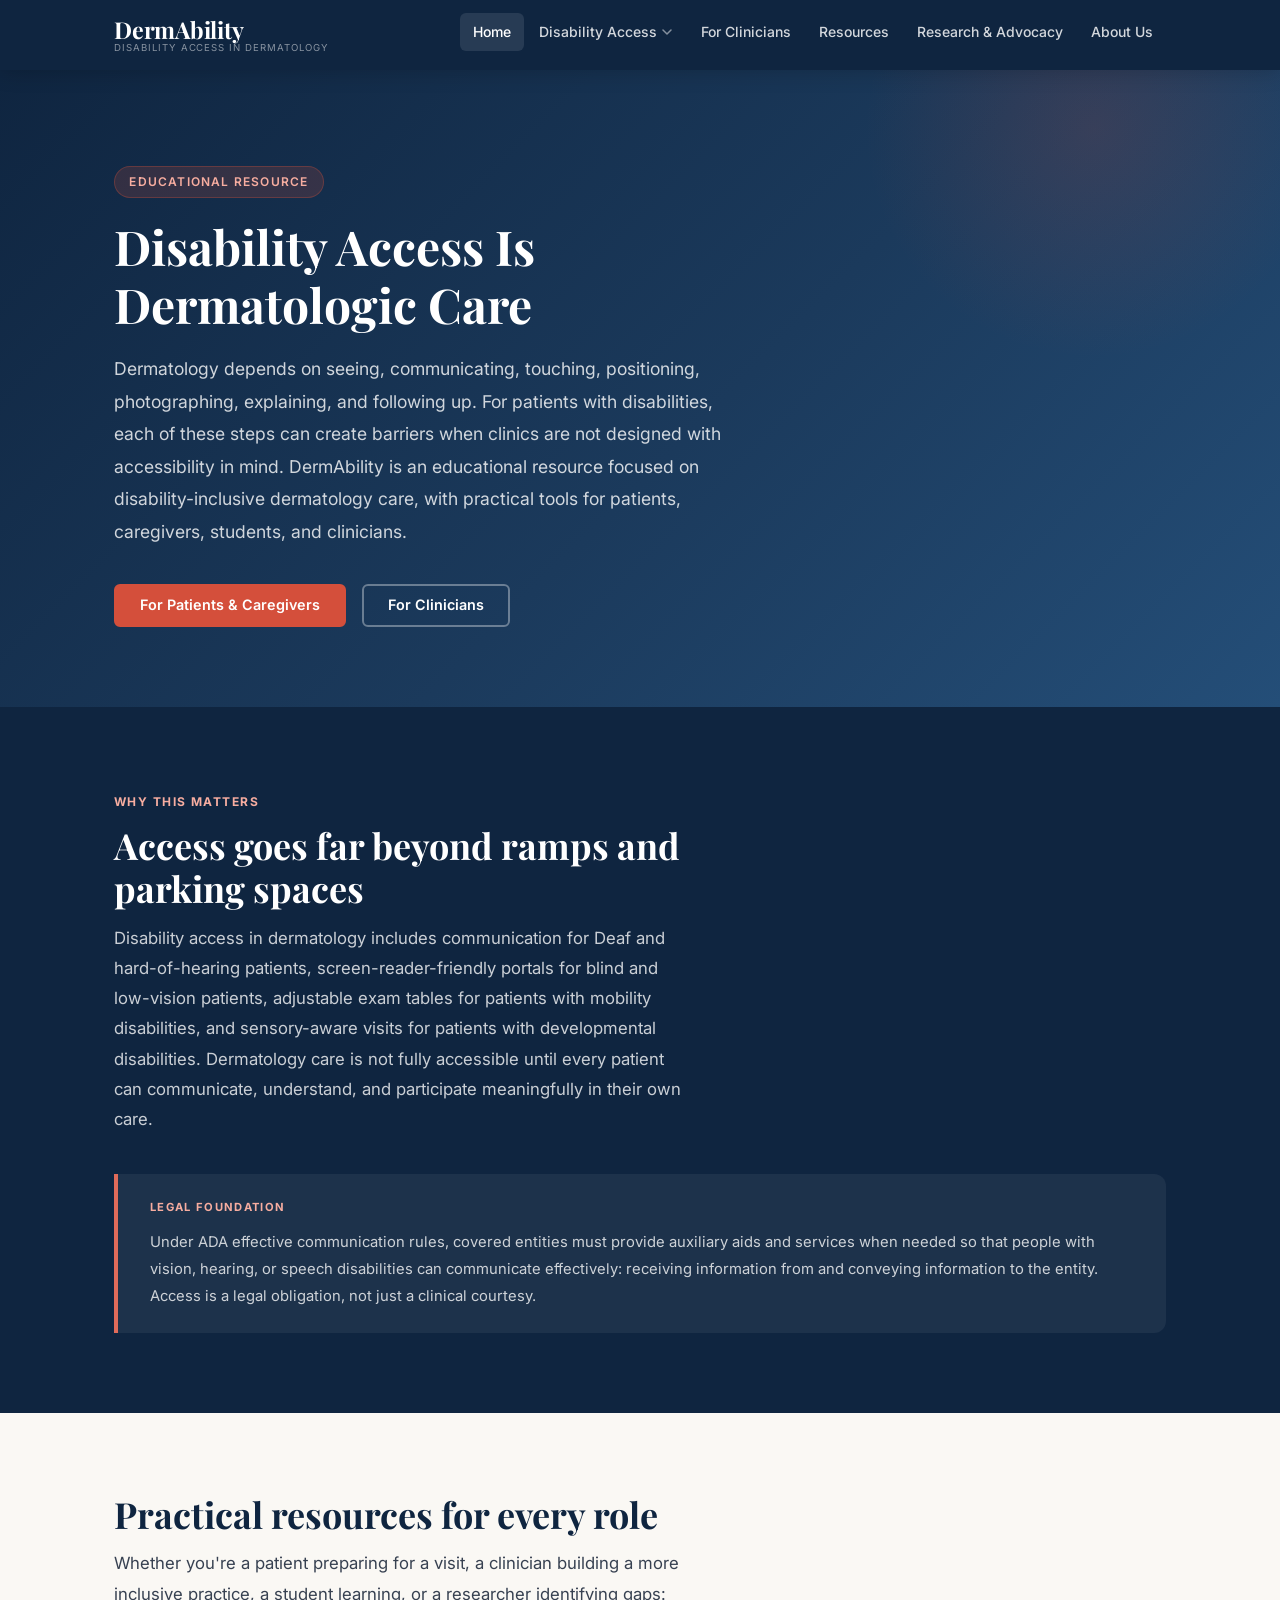
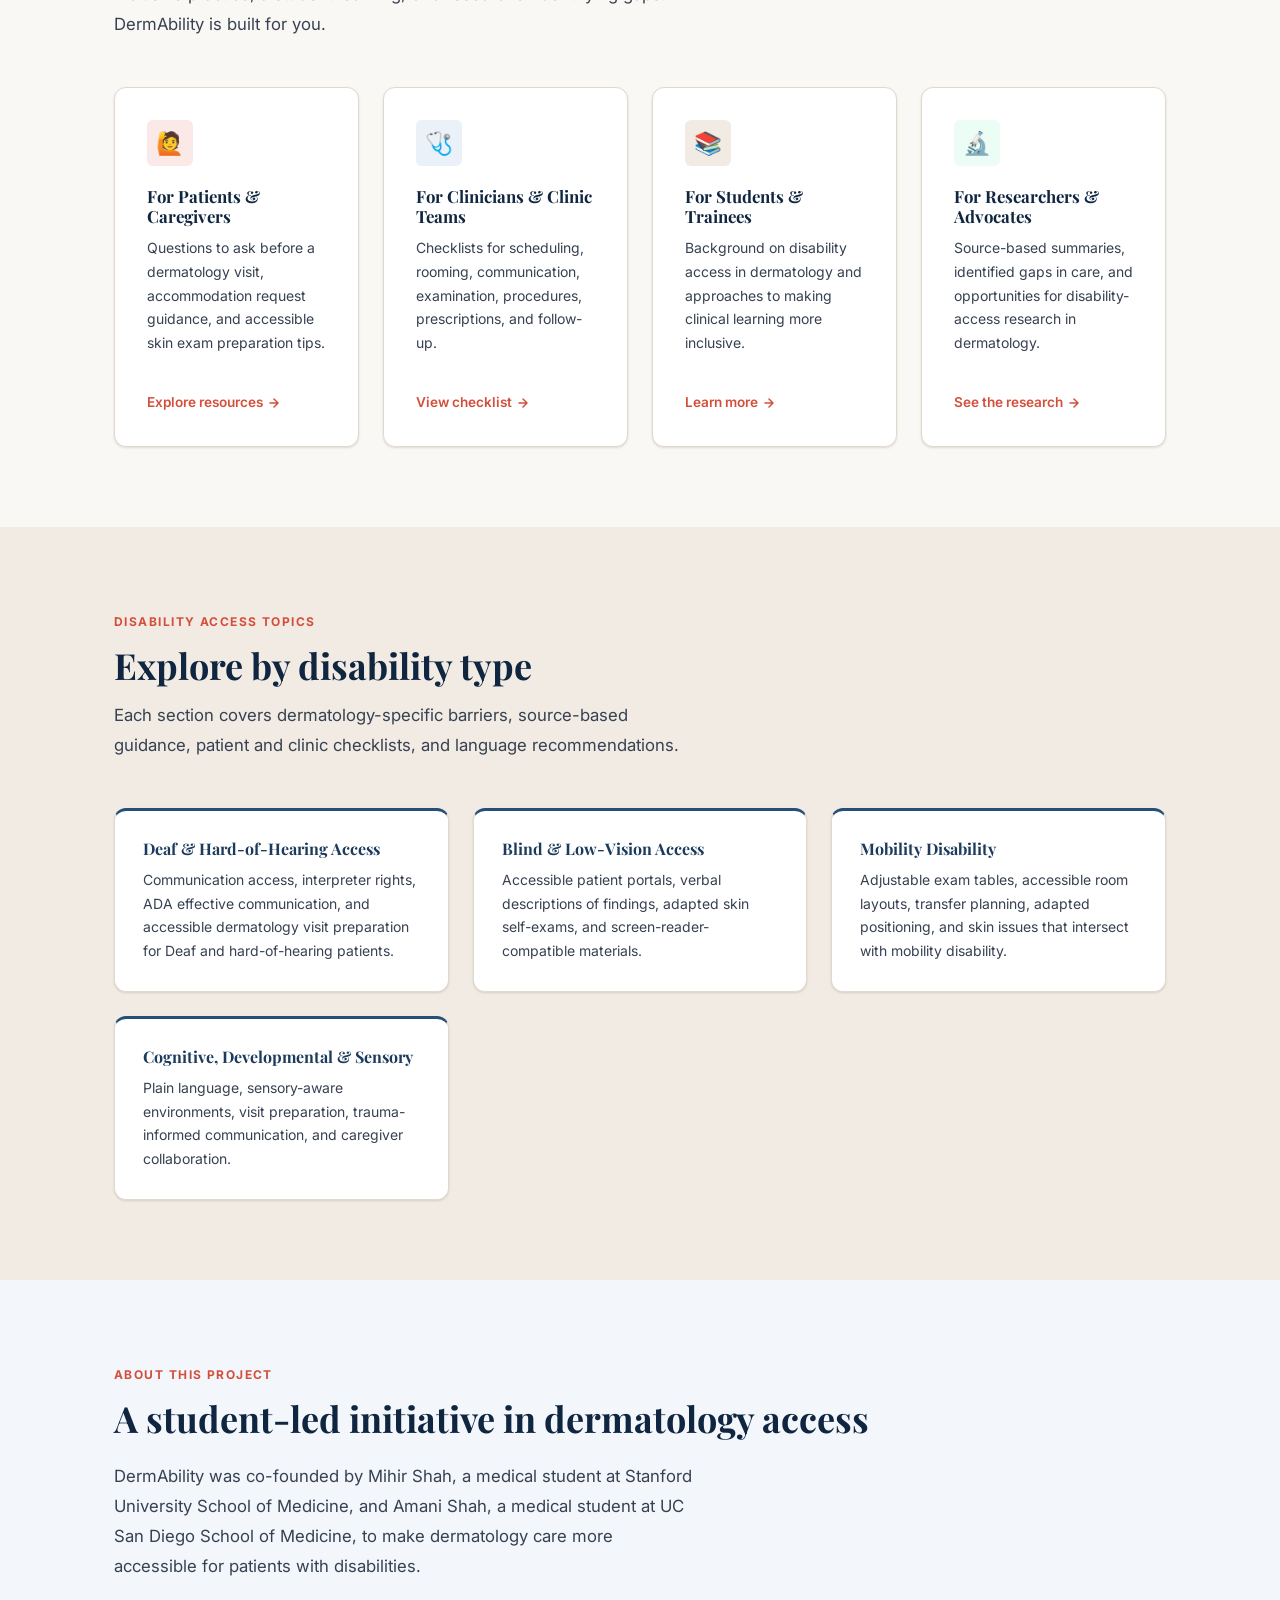
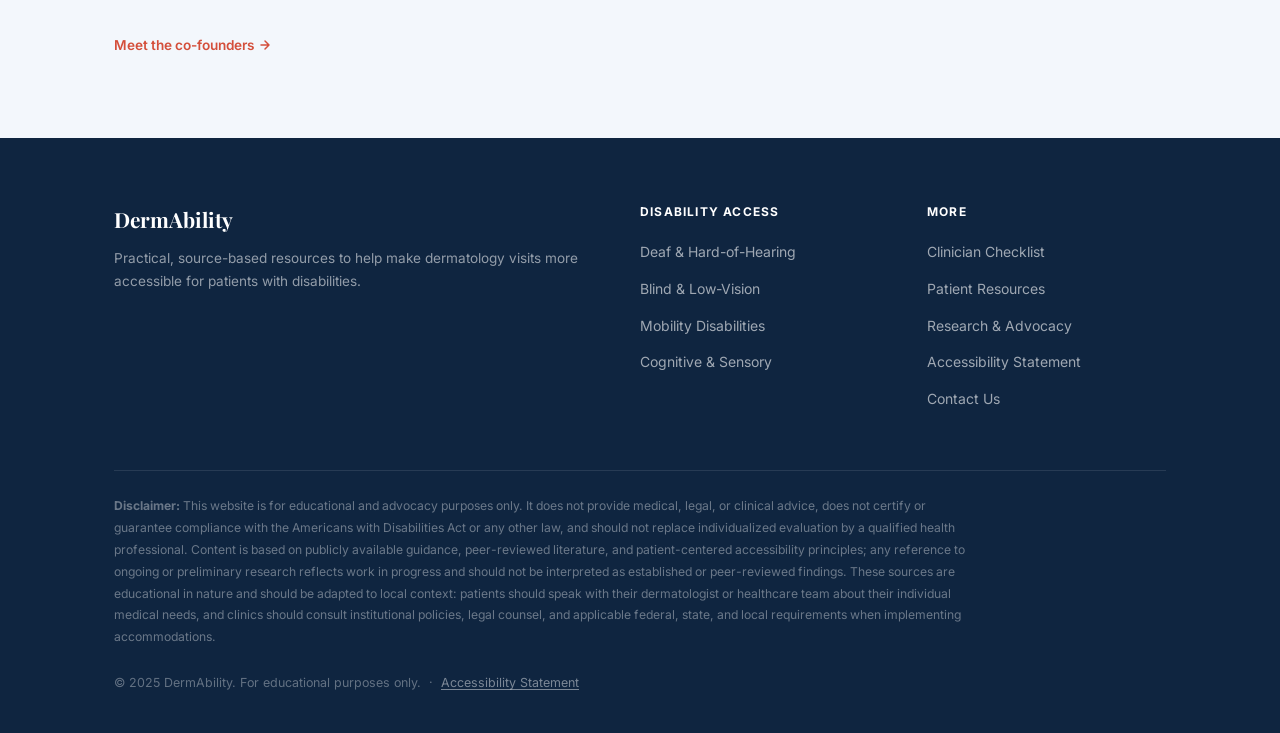
==== commit 313ee642: "Remove em dashes from site copy" ====
--- a/index.html
+++ b/index.html
@@ -4,7 +4,7 @@
   <meta charset="UTF-8">
   <meta name="viewport" content="width=device-width, initial-scale=1.0">
   <meta name="description" content="DermAbility is an educational resource focused on disability-inclusive dermatology care, with practical tools for patients, caregivers, students, and clinicians.">
-  <title>DermAbility — Disability Access in Dermatology</title>
+  <title>DermAbility - Disability Access in Dermatology</title>
   <link rel="preconnect" href="https://fonts.googleapis.com">
   <link rel="preconnect" href="https://fonts.gstatic.com" crossorigin>
   <link href="https://fonts.googleapis.com/css2?family=Playfair+Display:wght@400;700&family=Inter:wght@400;500;600;700&display=swap" rel="stylesheet">
@@ -68,7 +68,7 @@
       <p class="section-intro section-intro--white" style="margin-bottom:0;">Disability access in dermatology includes communication for Deaf and hard-of-hearing patients, screen-reader-friendly portals for blind and low-vision patients, adjustable exam tables for patients with mobility disabilities, and sensory-aware visits for patients with developmental disabilities. Dermatology care is not fully accessible until every patient can communicate, understand, and participate meaningfully in their own care.</p>
       <div class="callout" style="background:rgba(255,255,255,0.06); border-left-color:var(--coral-400); margin-top:2.5rem; margin-bottom:0;">
         <div class="callout-label" style="color:#F7ADA0;">Legal Foundation</div>
-        <p style="color:rgba(255,255,255,0.78);">Under ADA effective communication rules, covered entities must provide auxiliary aids and services when needed so that people with vision, hearing, or speech disabilities can communicate effectively — receiving information from and conveying information to the entity. Access is a legal obligation, not just a clinical courtesy.</p>
+        <p style="color:rgba(255,255,255,0.78);">Under ADA effective communication rules, covered entities must provide auxiliary aids and services when needed so that people with vision, hearing, or speech disabilities can communicate effectively: receiving information from and conveying information to the entity. Access is a legal obligation, not just a clinical courtesy.</p>
       </div>
     </div>
   </section>
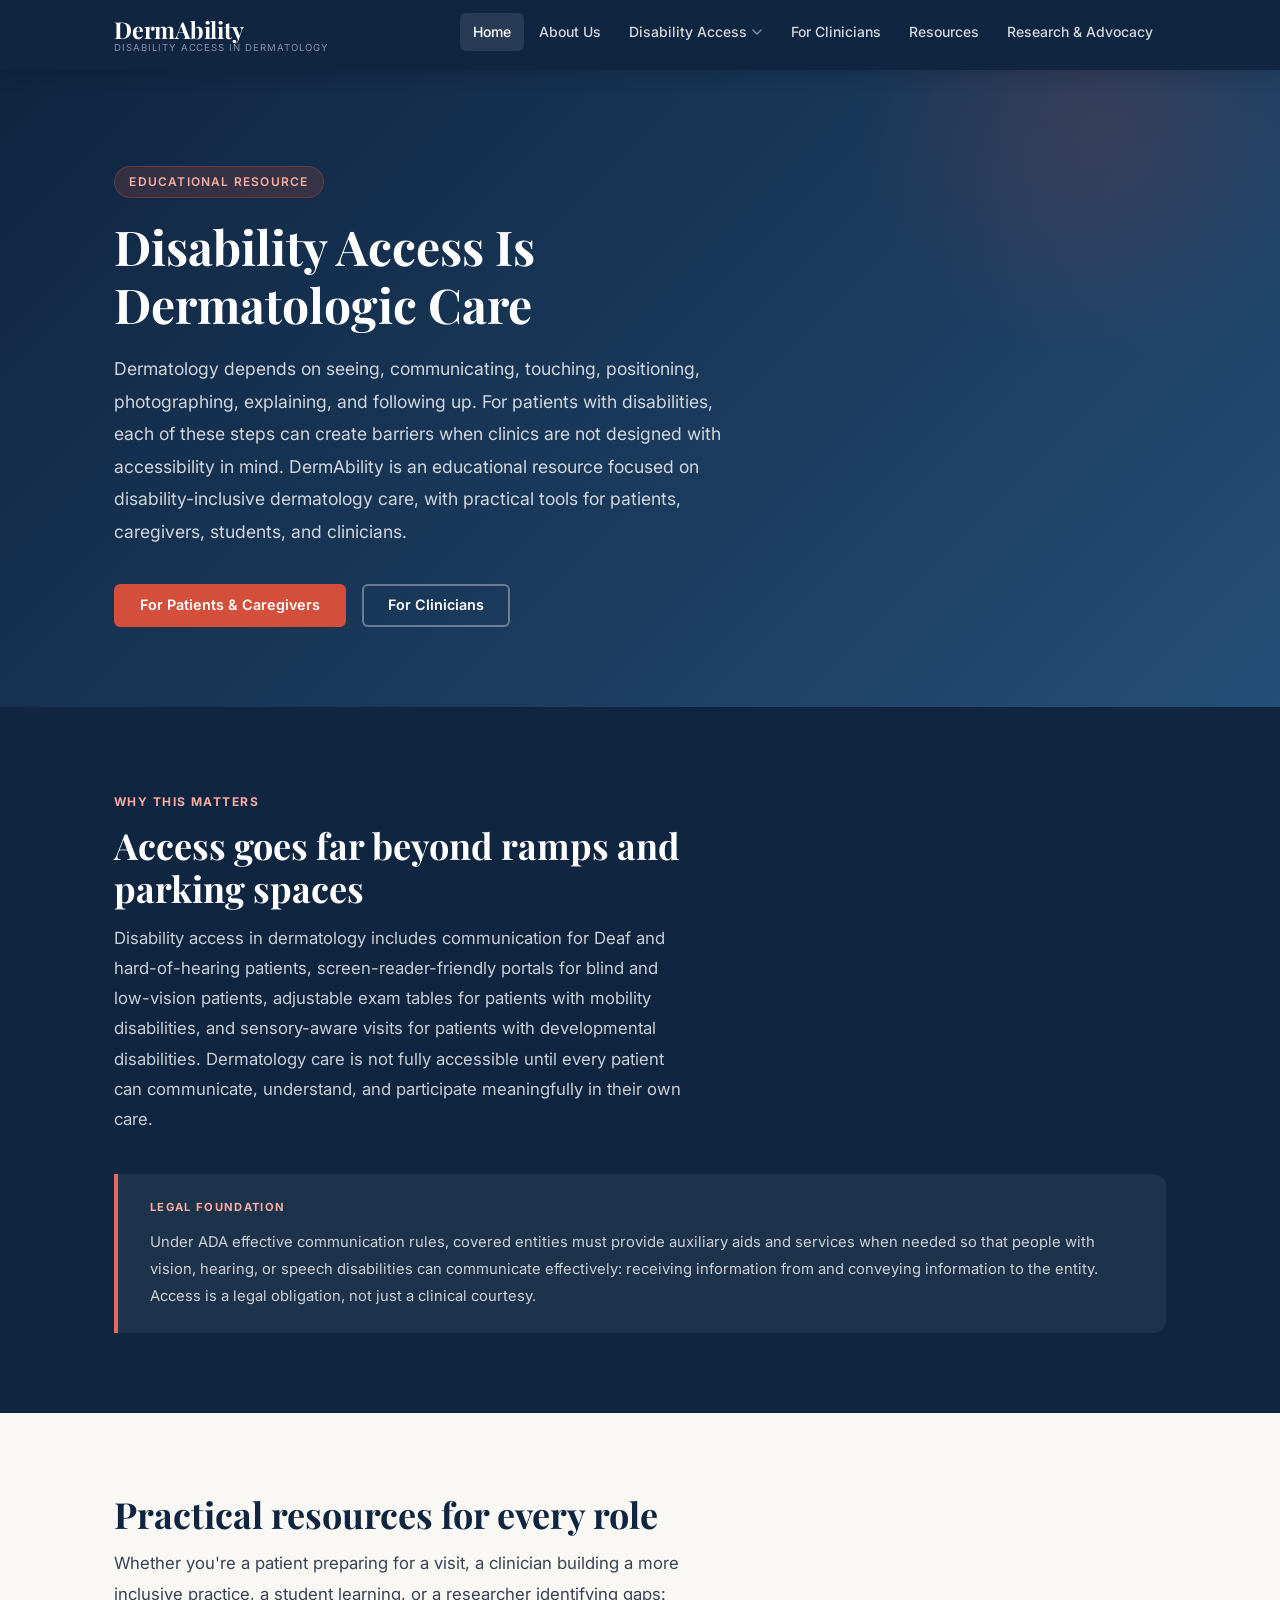
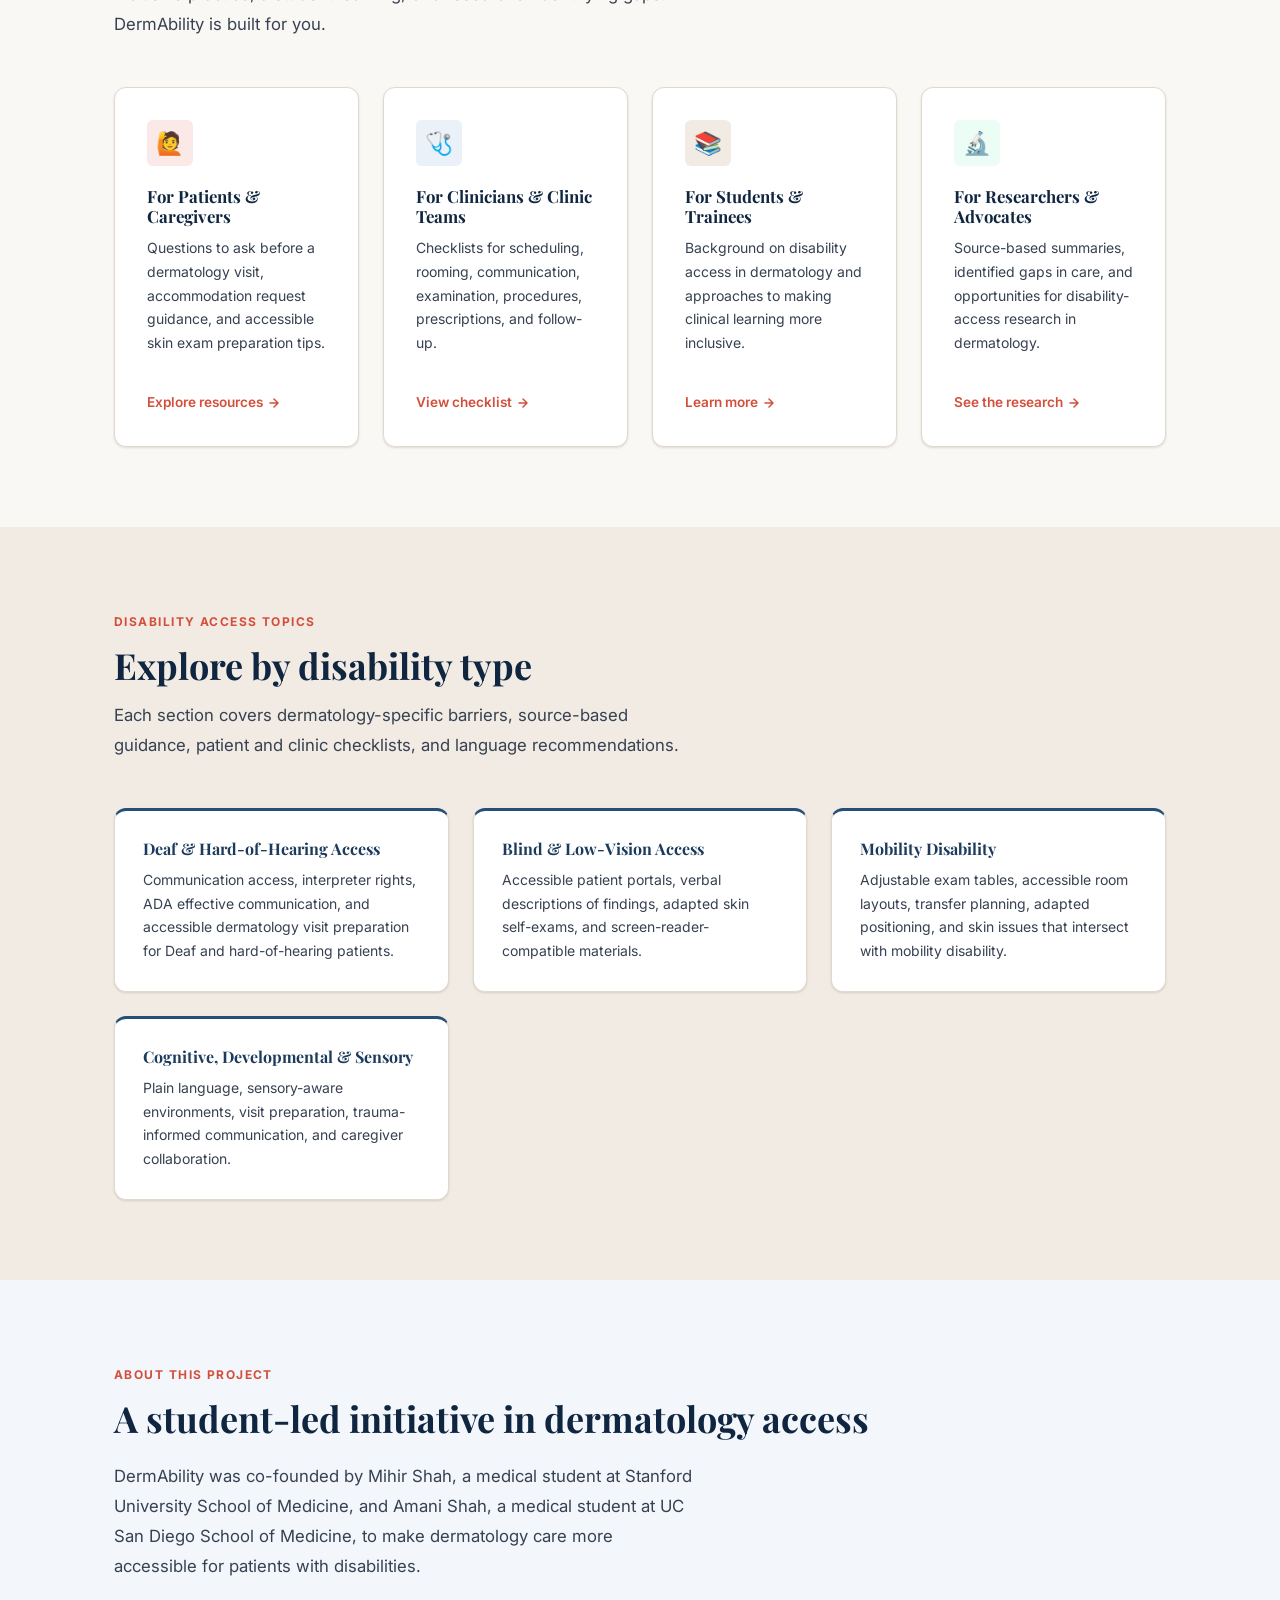
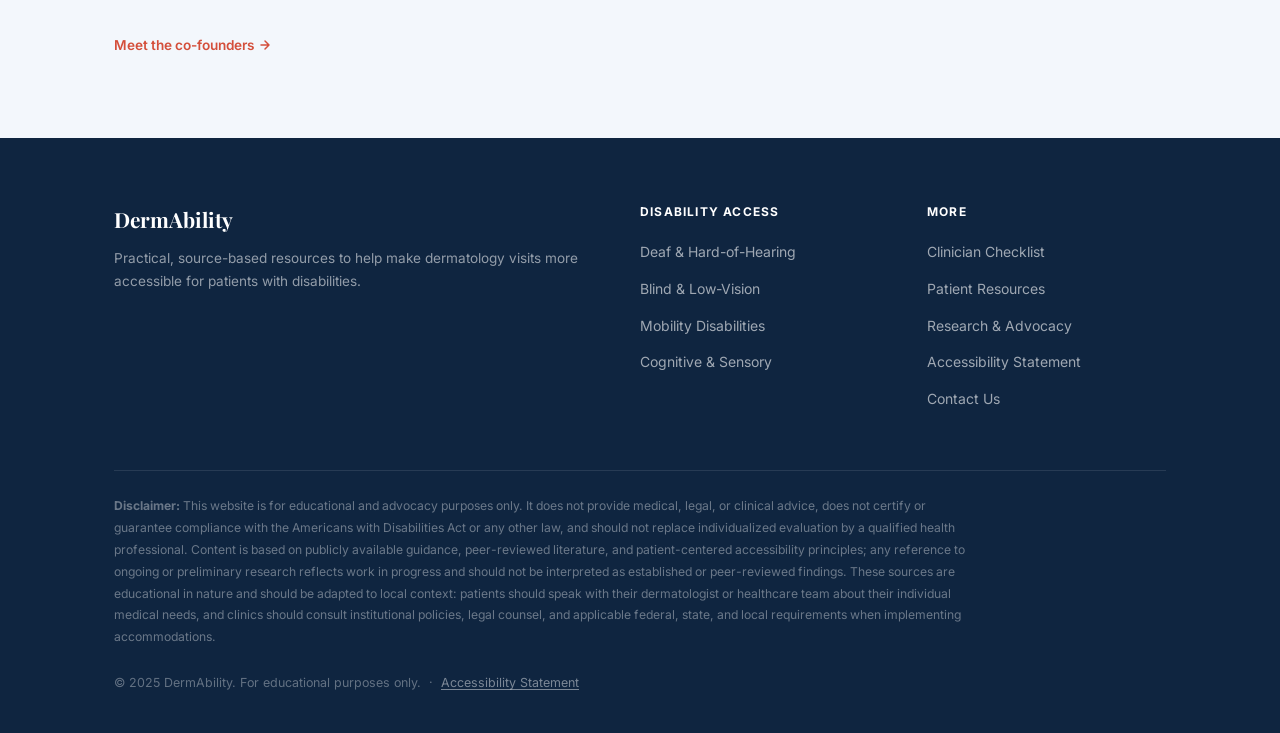
==== commit 7a3af793: "Move About Us nav item to follow Home" ====
--- a/index.html
+++ b/index.html
@@ -24,6 +24,7 @@
       <button class="nav-toggle" aria-expanded="false" aria-controls="nav-links" aria-label="Toggle navigation">&#9776;</button>
       <ul class="nav-links" id="nav-links" role="list">
         <li><a href="index.html" class="active">Home</a></li>
+        <li><a href="about-us.html">About Us</a></li>
         <li class="nav-dropdown">
           <button class="nav-dropdown-btn" aria-haspopup="true" aria-expanded="false">
             Disability Access
@@ -39,7 +40,6 @@
         <li><a href="clinician-checklist.html">For Clinicians</a></li>
         <li><a href="patient-resources.html">Resources</a></li>
         <li><a href="research-advocacy.html">Research &amp; Advocacy</a></li>
-        <li><a href="about-us.html">About Us</a></li>
       </ul>
     </nav>
   </div>
